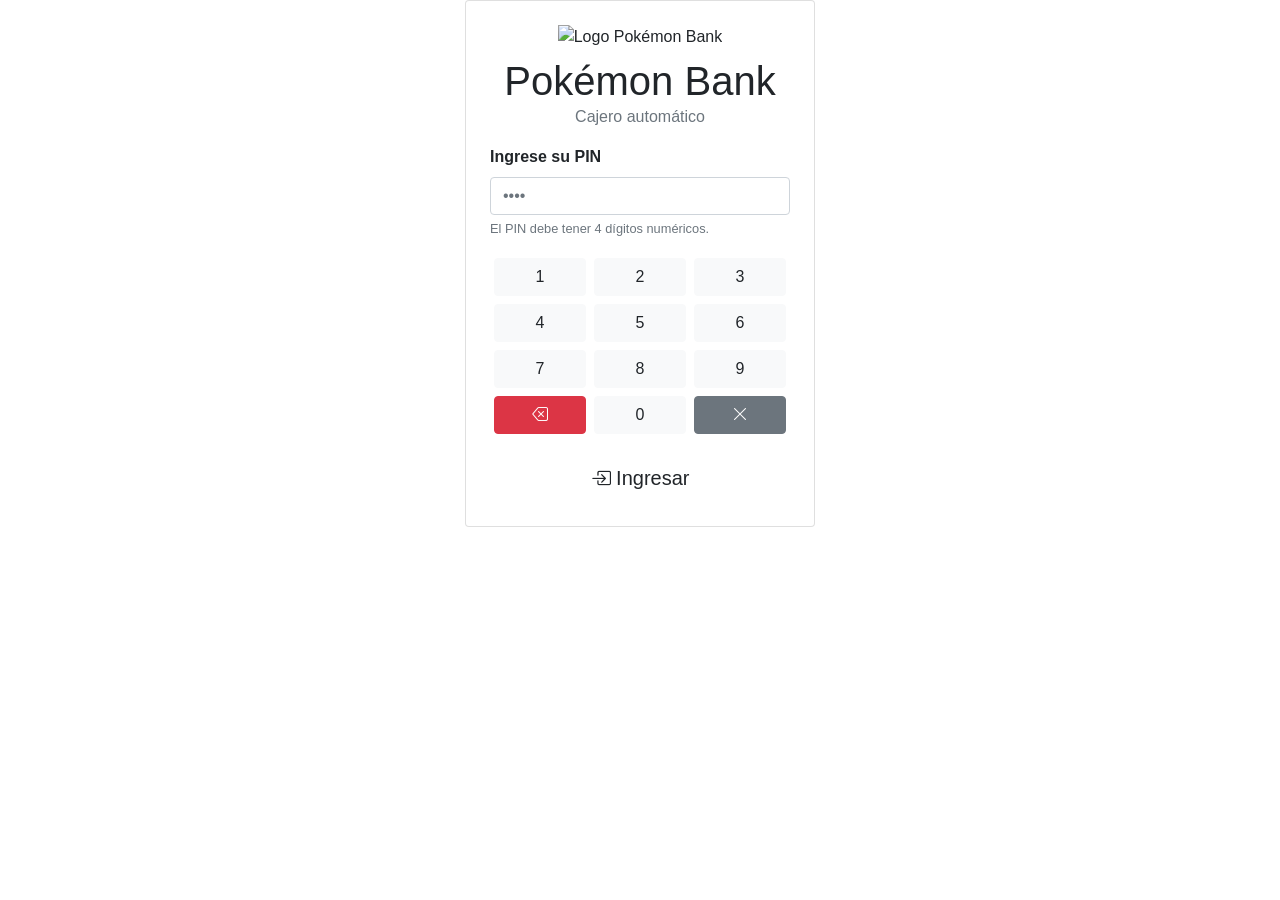
==== index.html @ cf112b51 "Estrucctura inicial y pantalla cajero" ====
<!DOCTYPE html>
<html lang="es">
<head>
  <meta charset="UTF-8">
  <meta name="viewport" content="width=device-width, initial-scale=1.0">
  <title>Pokémon Bank | Iniciar sesión</title>
  <!-- Bootstrap 4 (CDN) -->
  <link rel="stylesheet" href="https://cdn.jsdelivr.net/npm/bootstrap@4.6.2/dist/css/bootstrap.min.css">
  <!-- Iconos -->
  <link rel="stylesheet" href="https://cdn.jsdelivr.net/npm/bootstrap-icons@1.11.3/font/bootstrap-icons.min.css">
  <!-- Estilos propios -->
  <link rel="stylesheet" href="css/estilos.css">
</head>
<body class="login-fondo d-flex align-items-center">

  <main class="container">
    <div class="row justify-content-center">
      <div class="col-12 col-sm-9 col-md-6 col-lg-4">
        <div class="card login-card p-4">
          <div class="text-center mb-3">
            <img src="images/logo.svg" alt="Logo Pokémon Bank" width="72" class="mb-2">
            <h1 class="logo-texto mb-0">Pokémon <span>Bank</span></h1>
            <p class="text-muted mb-0">Cajero automático</p>
          </div>

          <form id="formLogin" action="acciones.html" autocomplete="off">
            <div class="form-group">
              <label for="pin" class="font-weight-bold">Ingrese su PIN</label>
              <input type="password" id="pin" name="pin" class="form-control pin-input"
                     maxlength="4" pattern="[0-9]{4}" inputmode="numeric"
                     placeholder="••••" required>
              <small class="form-text text-muted">El PIN debe tener 4 dígitos numéricos.</small>
            </div>

            <!-- Teclado numérico (en Fase 2 se le agrega funcionalidad con JS) -->
            <div class="teclado mb-3">
              <div class="row no-gutters">
                <div class="col-4 p-1"><button type="button" class="btn btn-light btn-block">1</button></div>
                <div class="col-4 p-1"><button type="button" class="btn btn-light btn-block">2</button></div>
                <div class="col-4 p-1"><button type="button" class="btn btn-light btn-block">3</button></div>
                <div class="col-4 p-1"><button type="button" class="btn btn-light btn-block">4</button></div>
                <div class="col-4 p-1"><button type="button" class="btn btn-light btn-block">5</button></div>
                <div class="col-4 p-1"><button type="button" class="btn btn-light btn-block">6</button></div>
                <div class="col-4 p-1"><button type="button" class="btn btn-light btn-block">7</button></div>
                <div class="col-4 p-1"><button type="button" class="btn btn-light btn-block">8</button></div>
                <div class="col-4 p-1"><button type="button" class="btn btn-light btn-block">9</button></div>
                <div class="col-4 p-1"><button type="button" class="btn btn-danger btn-block"><i class="bi bi-backspace"></i></button></div>
                <div class="col-4 p-1"><button type="button" class="btn btn-light btn-block">0</button></div>
                <div class="col-4 p-1"><button type="button" class="btn btn-secondary btn-block"><i class="bi bi-x-lg"></i></button></div>
              </div>
            </div>

            <button type="submit" class="btn btn-bank btn-lg btn-block">
              <i class="bi bi-box-arrow-in-right"></i> Ingresar
            </button>
          </form>
        </div>
        <footer class="text-center mt-3 text-white-50">© 2026 Pokémon Bank · Proyecto LIC941</footer>
      </div>
    </div>
  </main>

</body>
</html>
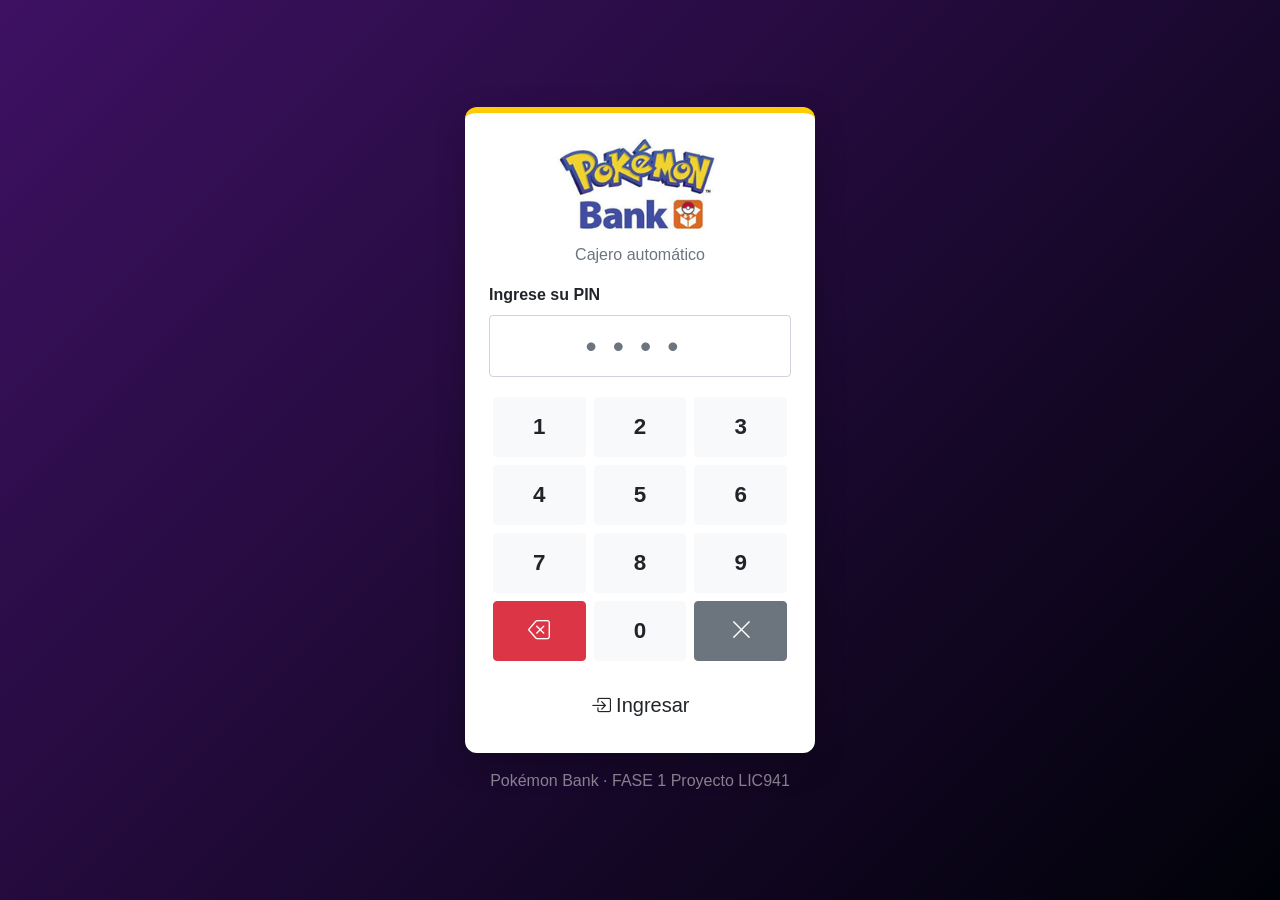
==== commit 1980d160: "limpieza de codigo en estilos, y en index" ====
--- a/index.html
+++ b/index.html
@@ -3,7 +3,8 @@
 <head>
   <meta charset="UTF-8">
   <meta name="viewport" content="width=device-width, initial-scale=1.0">
-  <title>Pokémon Bank | Iniciar sesión</title>
+  <title>Pokémon Bank | Inicio Sesión</title>
+  <!-- Añadiendo estilos personalizados -->
   <!-- Bootstrap 4 (CDN) -->
   <link rel="stylesheet" href="https://cdn.jsdelivr.net/npm/bootstrap@4.6.2/dist/css/bootstrap.min.css">
   <!-- Iconos -->
@@ -11,6 +12,8 @@
   <!-- Estilos propios -->
   <link rel="stylesheet" href="css/estilos.css">
 </head>
+
+
 <body class="login-fondo d-flex align-items-center">
 
   <main class="container">
@@ -18,8 +21,8 @@
       <div class="col-12 col-sm-9 col-md-6 col-lg-4">
         <div class="card login-card p-4">
           <div class="text-center mb-3">
-            <img src="images/logo.svg" alt="Logo Pokémon Bank" width="72" class="mb-2">
-            <h1 class="logo-texto mb-0">Pokémon <span>Bank</span></h1>
+            <img src="images/logo poke.png" alt="Logo Pokémon Bank" width="175" class="mb-2">
+           
             <p class="text-muted mb-0">Cajero automático</p>
           </div>
 
@@ -29,10 +32,9 @@
               <input type="password" id="pin" name="pin" class="form-control pin-input"
                      maxlength="4" pattern="[0-9]{4}" inputmode="numeric"
                      placeholder="••••" required>
-              <small class="form-text text-muted">El PIN debe tener 4 dígitos numéricos.</small>
             </div>
 
-            <!-- Teclado numérico (en Fase 2 se le agrega funcionalidad con JS) -->
+            <!-- Teclado numérico solamente visual no tiene funcionalidad) -->
             <div class="teclado mb-3">
               <div class="row no-gutters">
                 <div class="col-4 p-1"><button type="button" class="btn btn-light btn-block">1</button></div>
@@ -55,7 +57,7 @@
             </button>
           </form>
         </div>
-        <footer class="text-center mt-3 text-white-50">© 2026 Pokémon Bank · Proyecto LIC941</footer>
+        <footer class="text-center mt-3 text-white-50">Pokémon Bank · FASE 1 Proyecto LIC941 </footer>
       </div>
     </div>
   </main>
--- a/css/estilos.css
+++ b/css/estilos.css
@@ -0,0 +1,60 @@
+/* ===== Pokémon Bank ATM - Estilos personalizados ===== */
+/* Limpiando Codigo y reformulando */
+
+:root {
+  --morado: #3e1163;
+  --morado-oscuro: #000208;
+  --amarillo: #ffcb05;
+  --rojo: #e3350d;
+  --verde: #2e9e5b;
+  --gris-claro: #f3f5fb;
+}
+
+body {
+  background: var(--gris-claro);
+  font-family: "Segoe UI", Roboto, Arial, sans-serif;
+  min-height: 100vh;
+}
+
+/* Barra de area de arriba la amarilla*/
+.navbar-bank {
+  background: var(--morado);
+  border-bottom: 3px solid var(--amarillo);
+}
+.navbar-bank .navbar-brand {
+  color: var(--amarillo);
+  font-weight: 700;
+  letter-spacing: 1px;
+}
+.navbar-bank .nav-link,
+.navbar-bank .navbar-text { color: #fff; }
+.navbar-bank .nav-link:hover { color: var(--amarillo); }
+.navbar-bank .nav-link.active { color: var(--amarillo); font-weight: 600; }
+
+
+/* Este se usa en EL fondo de inicio de sesión */
+.login-fondo {
+  background: linear-gradient(135deg, var(--morado) 0%, var(--morado-oscuro) 100%);
+}
+.login-card {
+  border: none;
+  border-top: 6px solid var(--amarillo);
+  border-radius: 12px;
+  box-shadow: 0 10px 30px rgba(0, 0, 0, .25);
+}
+.pin-input {
+  font-size: 2rem;
+  letter-spacing: 1rem;
+  text-align: center;
+}
+.teclado .btn {
+  font-size: 1.4rem;
+  height: 60px;
+  font-weight: 600;
+}
+
+
+@media (max-width: 576px) {
+  .pin-input { font-size: 1.5rem; letter-spacing: .6rem; }
+  .logo-texto { font-size: 1.6rem; }
+}
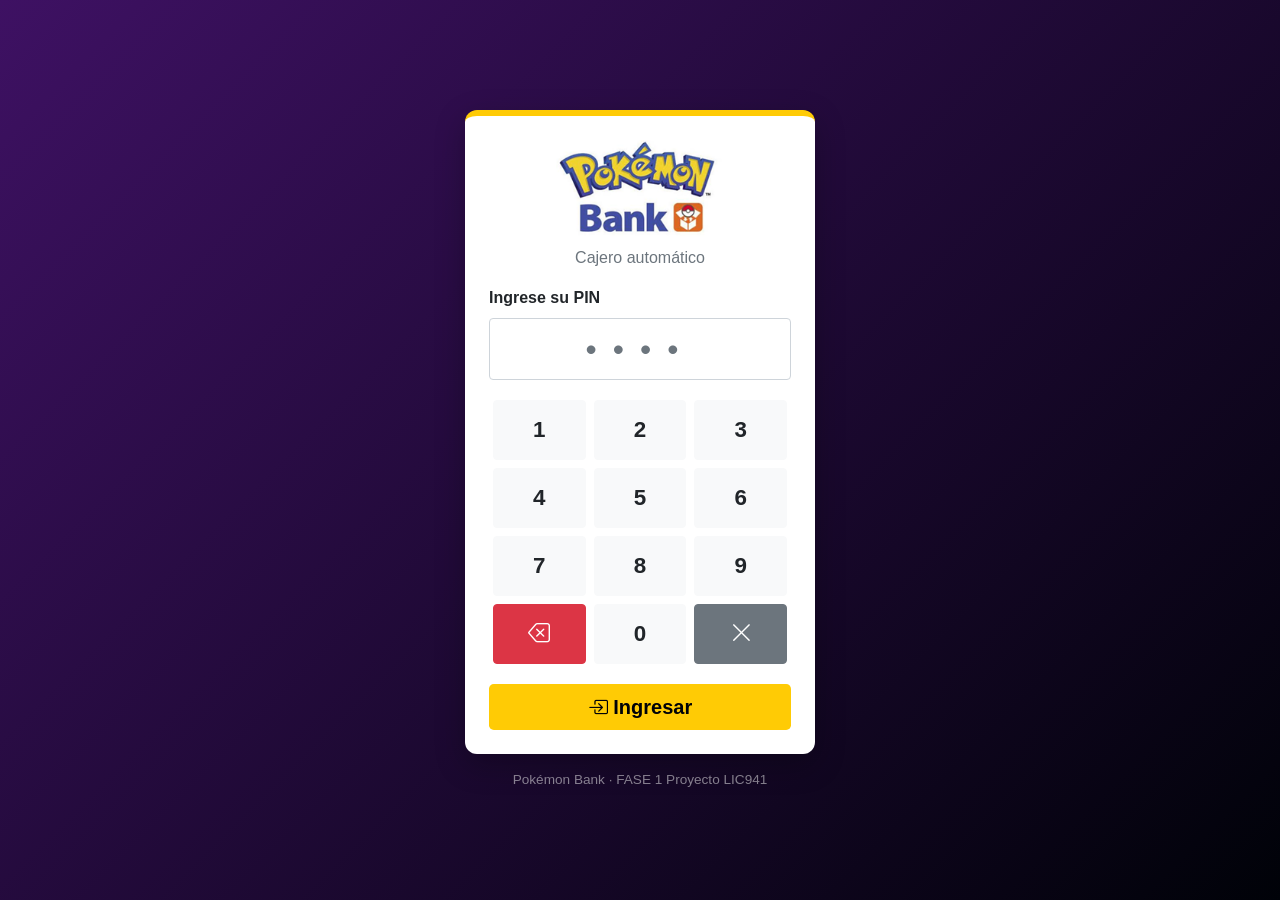
==== commit 696d9718: "agregado front que envio privado Julio y Daniel" ====
--- a/index.html
+++ b/index.html
@@ -19,18 +19,23 @@
   <main class="container">
     <div class="row justify-content-center">
       <div class="col-12 col-sm-9 col-md-6 col-lg-4">
-        <div class="card login-card p-4">
-          <div class="text-center mb-3">
-            <img src="images/logo poke.png" alt="Logo Pokémon Bank" width="175" class="mb-2">
-           
-            <p class="text-muted mb-0">Cajero automático</p>
-          </div>
+      <div class="card login-card p-4">
+      <div class="text-center mb-3">
+      <!-- La imagen fue tomada del pdf de la fase 1 -->
+      <img src="images/logo poke.png" alt="Logo Pokémon Bank" width="175" class="mb-2">
+      <p class="text-muted mb-0">Cajero automático</p>
+      </div>
 
           <form id="formLogin" action="acciones.html" autocomplete="off">
             <div class="form-group">
               <label for="pin" class="font-weight-bold">Ingrese su PIN</label>
-              <input type="password" id="pin" name="pin" class="form-control pin-input"
-                     maxlength="4" pattern="[0-9]{4}" inputmode="numeric"
+              <input type="password"
+                     id="pin" 
+                     name="pin" 
+                     class="form-control pin-input"
+                     maxlength="4" 
+                     pattern="[0-9]{4}" 
+                     inputmode="numeric"
                      placeholder="••••" required>
             </div>
 
@@ -52,7 +57,8 @@
               </div>
             </div>
 
-            <button type="submit" class="btn btn-bank btn-lg btn-block">
+            <button type="submit" 
+                    class="btn btn-bank btn-lg btn-block">
               <i class="bi bi-box-arrow-in-right"></i> Ingresar
             </button>
           </form>
--- a/css/estilos.css
+++ b/css/estilos.css
@@ -53,8 +53,97 @@
   font-weight: 600;
 }
 
+/* ---- Tarjeta de cuenta ---- */
+.cuenta-card {
+  background: var(--morado);
+  color: #fff;
+  border-radius: 12px;
+  border-left: 8px solid var(--amarillo);
+}
+.cuenta-card .numero { font-family: monospace; font-size: 1.2rem; letter-spacing: 2px; }
 
+/* ---- Botones de acción ---- */
+.accion-card {
+  border: none;
+  border-radius: 12px;
+  transition: transform .15s, box-shadow .15s;
+  cursor: pointer;
+  height: 100%;
+}
+.accion-card:hover {
+  transform: translateY(-4px);
+  box-shadow: 0 8px 20px rgba(0, 0, 0, .15);
+}
+.accion-icono {
+  width: 64px; height: 64px;
+  border-radius: 50%;
+  display: inline-flex; align-items: center; justify-content: center;
+  font-size: 1.8rem;
+  margin-bottom: .5rem;
+  color: #fff;
+}
+
+
+
+
+.bg-deposito { background: var(--verde); }
+.bg-retiro   { background: var(--rojo); }
+.bg-saldo    { background: var(--morado); }
+.bg-servicio { background: #f08c00; }
+.bg-historial{ background: #6c5ce7; }
+.bg-grafico  { background: #00a8b5; }
+
+/* ---- Botones con colores de la marca ---- */
+.btn-bank {
+  background: var(--amarillo);
+  color: var(--morado-oscuro);
+  font-weight: 700;
+  border: none;
+}
+.btn-bank:hover { background: #e6b600; color: var(--morado-oscuro); }
+
+/* ---- Historial ---- */
+.badge-deposito { background: var(--verde); color: #fff; }
+.badge-retiro   { background: var(--rojo); color: #fff; }
+.badge-servicio { background: #f08c00; color: #fff; }
+.badge-saldo    { background: var(--morado); color: #fff; }
+.monto-positivo { color: var(--verde); font-weight: 600; }
+.monto-negativo { color: var(--rojo); font-weight: 600; }
+
+/* ---- Gráfico (solo CSS, Fase 1) ---- */
+.grafico-barras {
+  display: flex;
+  align-items: flex-end;
+  justify-content: space-around;
+  height: 260px;
+  border-left: 2px solid #ccc;
+  border-bottom: 2px solid #ccc;
+  padding: 0 10px;
+}
+.barra {
+  width: 18%;
+  border-radius: 6px 6px 0 0;
+  position: relative;
+  text-align: center;
+  color: #fff;
+  font-weight: 700;
+  padding-top: 6px;
+}
+.barra-etiqueta {
+  display: flex;
+  justify-content: space-around;
+  font-size: .85rem;
+  margin-top: 6px;
+}
+.barra-etiqueta span { width: 18%; text-align: center; }
+
+footer {
+  color: #888;
+  font-size: .85rem;
+}
+
+/* ---- Responsive ---- */
 @media (max-width: 576px) {
   .pin-input { font-size: 1.5rem; letter-spacing: .6rem; }
   .logo-texto { font-size: 1.6rem; }
-}
+}
